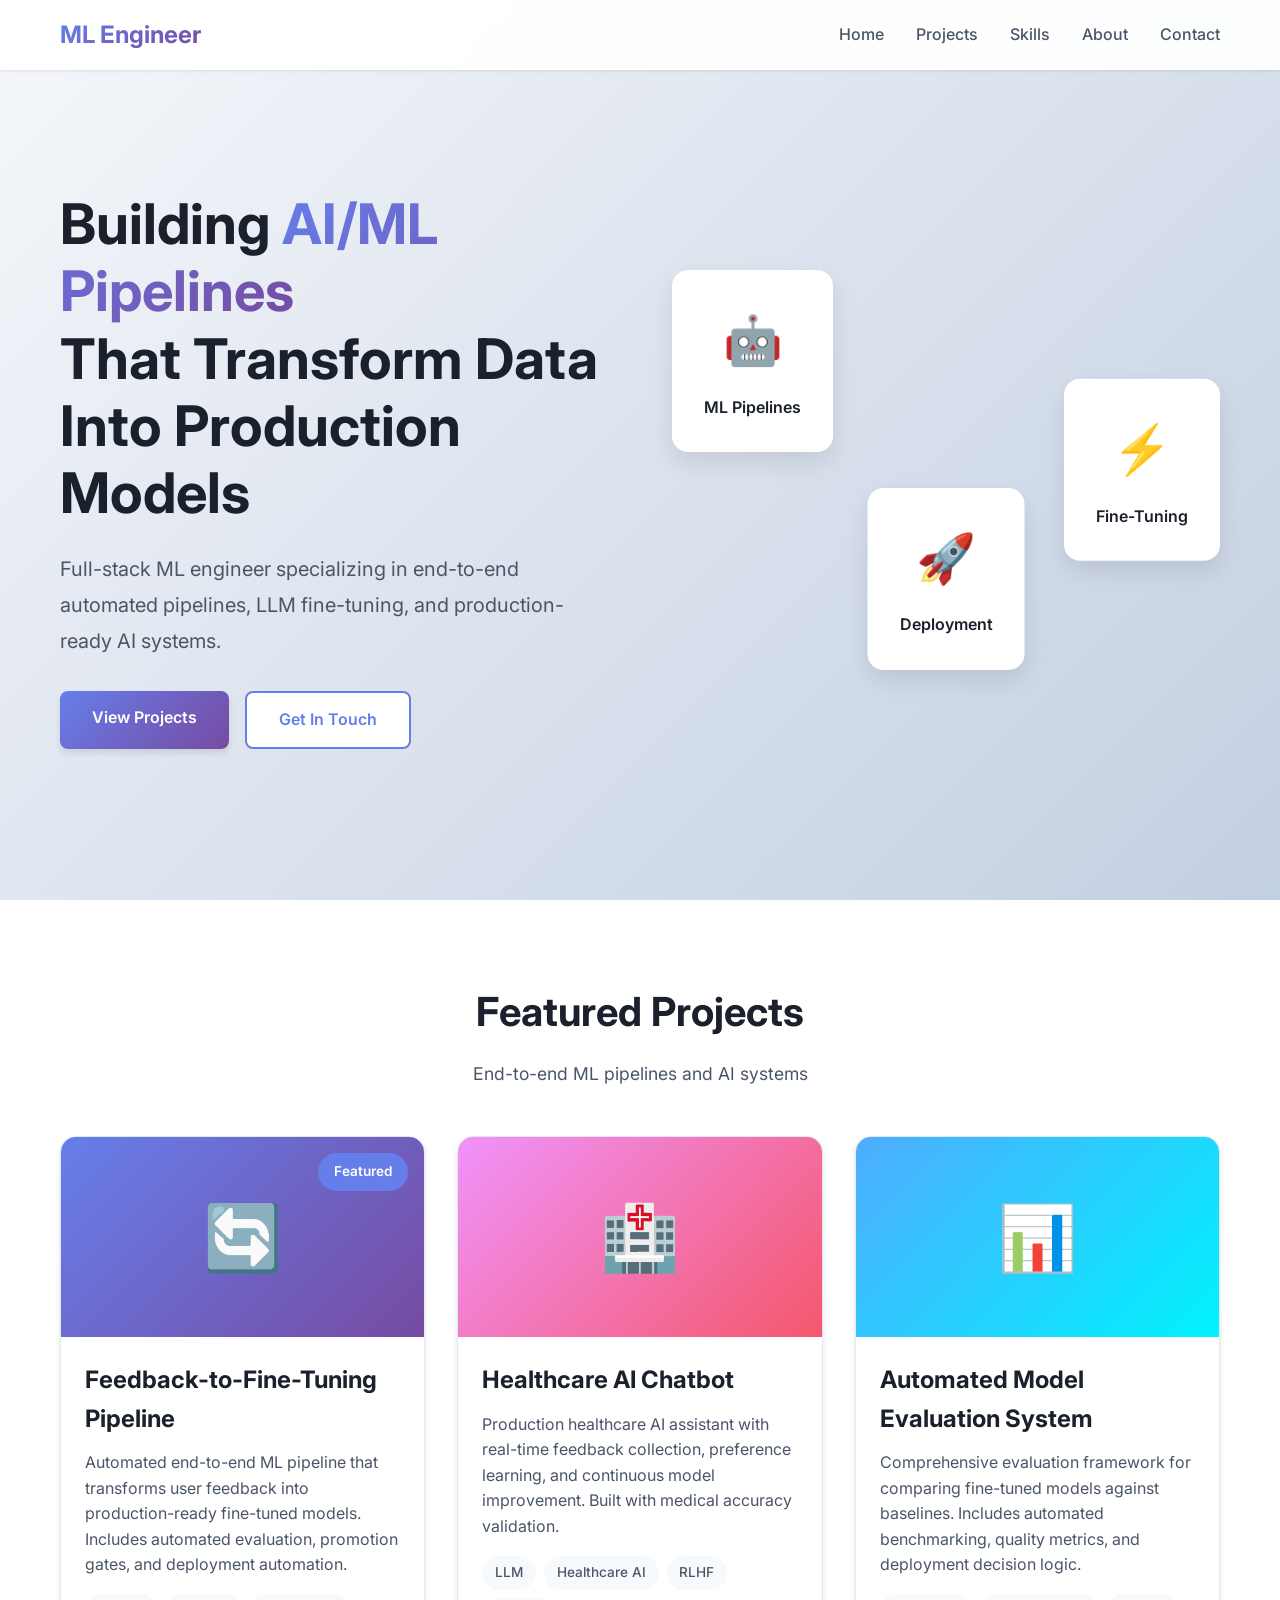
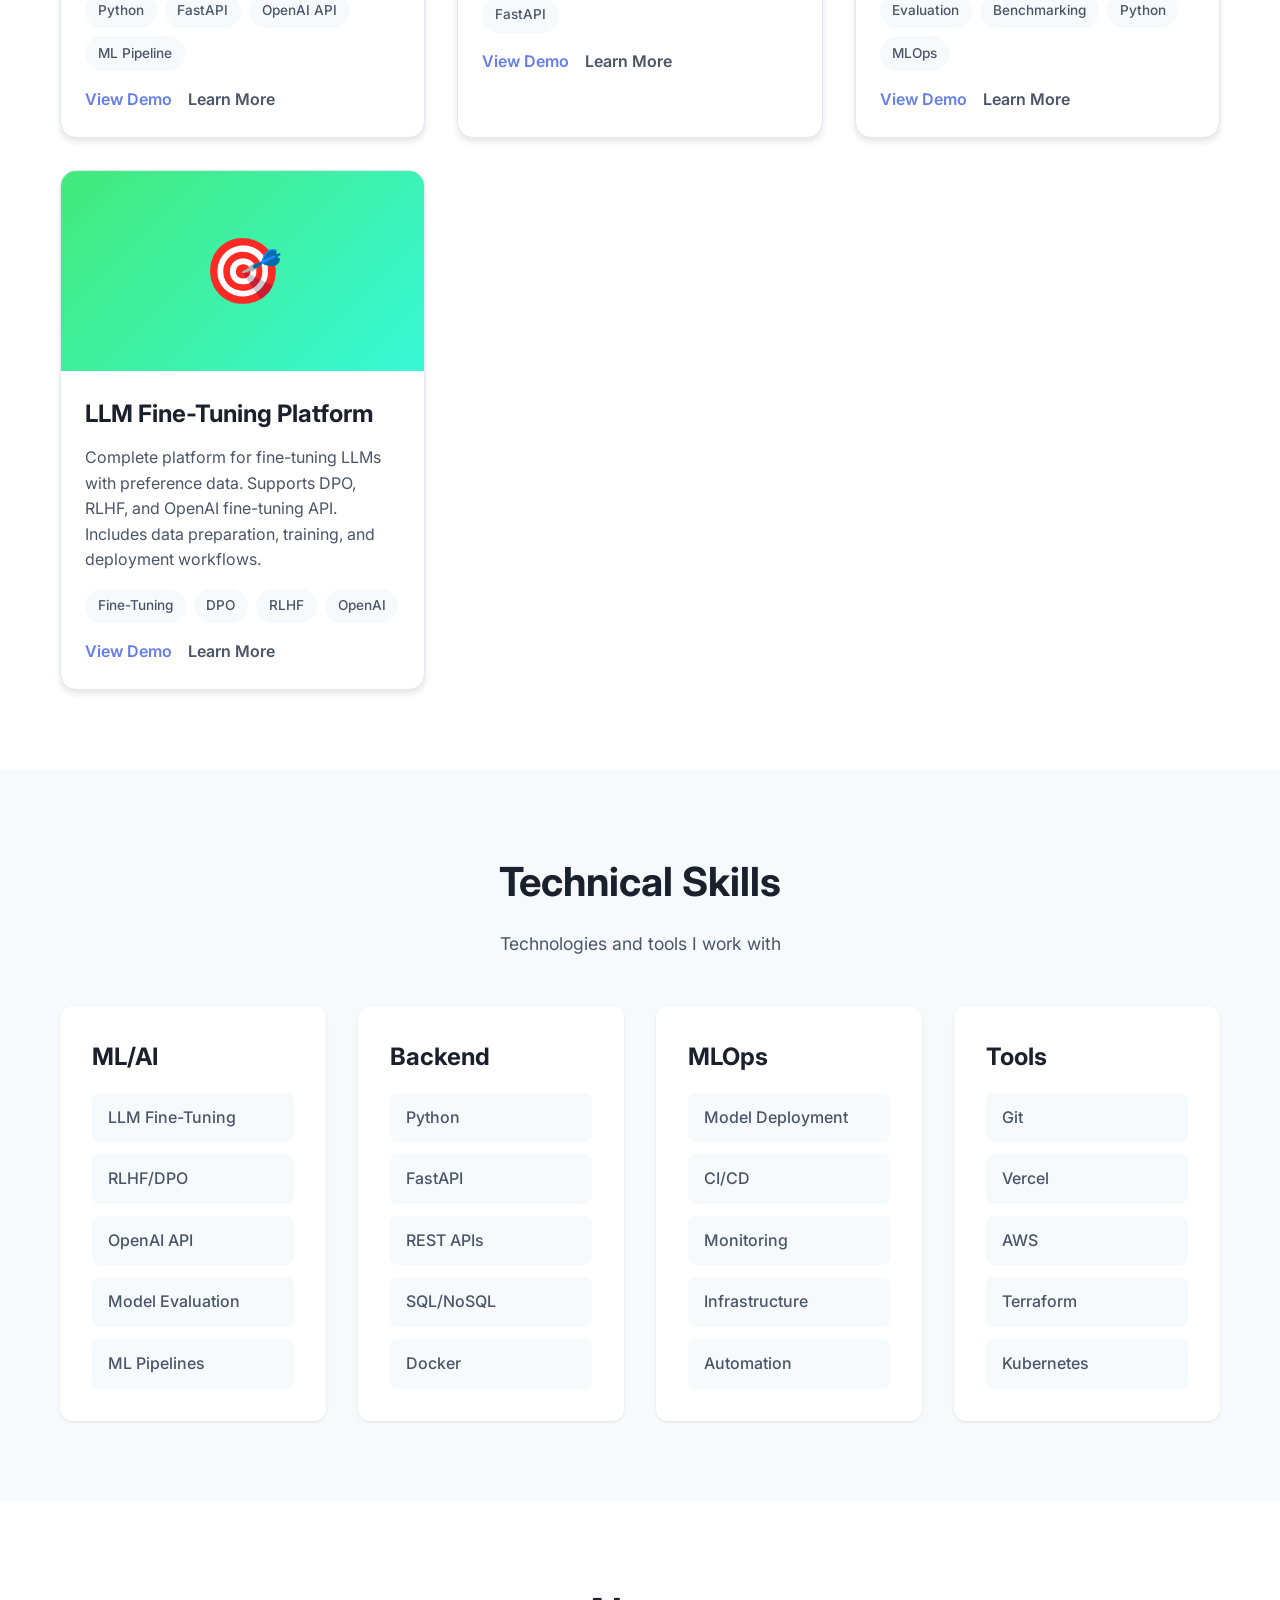
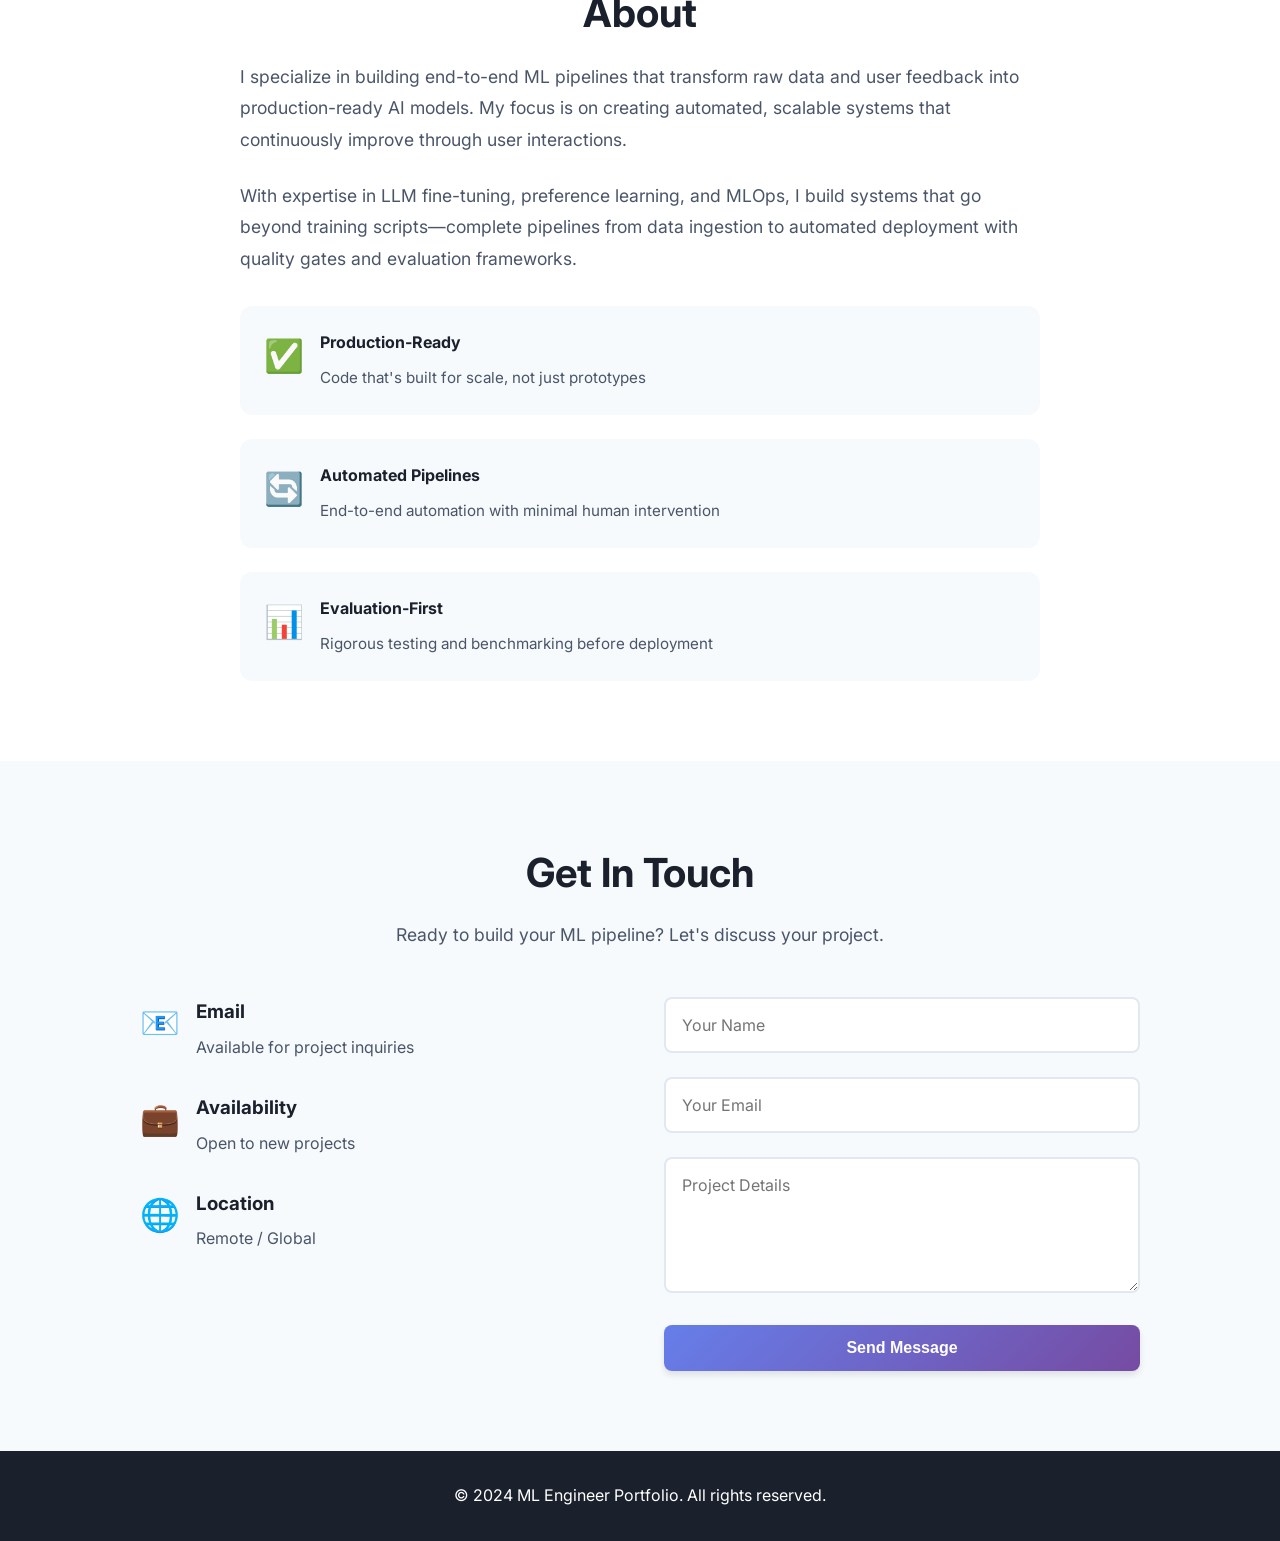
==== index.html @ 6f951bc6 "Updated" ====
<!DOCTYPE html>
<html lang="en">
<head>
    <meta charset="UTF-8">
    <meta name="viewport" content="width=device-width, initial-scale=1.0">
    <title>ML Engineer Portfolio</title>
    <link rel="stylesheet" href="styles.css">
    <link rel="preconnect" href="https://fonts.googleapis.com">
    <link rel="preconnect" href="https://fonts.gstatic.com" crossorigin>
    <link href="https://fonts.googleapis.com/css2?family=Inter:wght@300;400;500;600;700&display=swap" rel="stylesheet">
</head>
<body>
    <!-- Navigation -->
    <nav class="navbar">
        <div class="container">
            <div class="nav-brand">ML Engineer</div>
            <ul class="nav-menu">
                <li><a href="#home">Home</a></li>
                <li><a href="#projects">Projects</a></li>
                <li><a href="#skills">Skills</a></li>
                <li><a href="#about">About</a></li>
                <li><a href="#contact">Contact</a></li>
            </ul>
            <div class="hamburger">
                <span></span>
                <span></span>
                <span></span>
            </div>
        </div>
    </nav>

    <!-- Hero Section -->
    <section id="home" class="hero">
        <div class="container">
            <div class="hero-content">
                <h1 class="hero-title">
                    Building <span class="gradient-text">AI/ML Pipelines</span><br>
                    That Transform Data Into Production Models
                </h1>
                <p class="hero-subtitle">
                    Full-stack ML engineer specializing in end-to-end automated pipelines, 
                    LLM fine-tuning, and production-ready AI systems.
                </p>
                <div class="hero-buttons">
                    <a href="#projects" class="btn btn-primary">View Projects</a>
                    <a href="#contact" class="btn btn-secondary">Get In Touch</a>
                </div>
            </div>
            <div class="hero-visual">
                <div class="floating-card card-1">
                    <div class="card-icon">🤖</div>
                    <div class="card-text">ML Pipelines</div>
                </div>
                <div class="floating-card card-2">
                    <div class="card-icon">⚡</div>
                    <div class="card-text">Fine-Tuning</div>
                </div>
                <div class="floating-card card-3">
                    <div class="card-icon">🚀</div>
                    <div class="card-text">Deployment</div>
                </div>
            </div>
        </div>
    </section>

    <!-- Projects Section -->
    <section id="projects" class="projects">
        <div class="container">
            <h2 class="section-title">Featured Projects</h2>
            <p class="section-subtitle">End-to-end ML pipelines and AI systems</p>
            
            <div class="projects-grid">
                <!-- Project 1: Feedback-to-Fine-Tuning Pipeline -->
                <div class="project-card">
                    <div class="project-image">
                        <div class="project-badge">Featured</div>
                        <div class="image-placeholder" style="background: linear-gradient(135deg, #667eea 0%, #764ba2 100%);">
                            <div class="project-icon">🔄</div>
                        </div>
                    </div>
                    <div class="project-content">
                        <h3>Feedback-to-Fine-Tuning Pipeline</h3>
                        <p>Automated end-to-end ML pipeline that transforms user feedback into production-ready fine-tuned models. Includes automated evaluation, promotion gates, and deployment automation.</p>
                        <div class="project-tags">
                            <span>Python</span>
                            <span>FastAPI</span>
                            <span>OpenAI API</span>
                            <span>ML Pipeline</span>
                        </div>
                        <div class="project-links">
                            <a href="#" class="project-link" onclick="openProjectDemo('feedback-pipeline')">View Demo</a>
                            <a href="#" class="project-link secondary">Learn More</a>
                        </div>
                    </div>
                </div>

                <!-- Project 2: Healthcare AI Chatbot -->
                <div class="project-card">
                    <div class="project-image">
                        <div class="image-placeholder" style="background: linear-gradient(135deg, #f093fb 0%, #f5576c 100%);">
                            <div class="project-icon">🏥</div>
                        </div>
                    </div>
                    <div class="project-content">
                        <h3>Healthcare AI Chatbot</h3>
                        <p>Production healthcare AI assistant with real-time feedback collection, preference learning, and continuous model improvement. Built with medical accuracy validation.</p>
                        <div class="project-tags">
                            <span>LLM</span>
                            <span>Healthcare AI</span>
                            <span>RLHF</span>
                            <span>FastAPI</span>
                        </div>
                        <div class="project-links">
                            <a href="#" class="project-link" onclick="openProjectDemo('healthcare-chatbot')">View Demo</a>
                            <a href="#" class="project-link secondary">Learn More</a>
                        </div>
                    </div>
                </div>

                <!-- Project 3: Automated Model Evaluation System -->
                <div class="project-card">
                    <div class="project-image">
                        <div class="image-placeholder" style="background: linear-gradient(135deg, #4facfe 0%, #00f2fe 100%);">
                            <div class="project-icon">📊</div>
                        </div>
                    </div>
                    <div class="project-content">
                        <h3>Automated Model Evaluation System</h3>
                        <p>Comprehensive evaluation framework for comparing fine-tuned models against baselines. Includes automated benchmarking, quality metrics, and deployment decision logic.</p>
                        <div class="project-tags">
                            <span>Evaluation</span>
                            <span>Benchmarking</span>
                            <span>Python</span>
                            <span>MLOps</span>
                        </div>
                        <div class="project-links">
                            <a href="#" class="project-link" onclick="openProjectDemo('evaluation-system')">View Demo</a>
                            <a href="#" class="project-link secondary">Learn More</a>
                        </div>
                    </div>
                </div>

                <!-- Project 4: LLM Fine-Tuning Platform -->
                <div class="project-card">
                    <div class="project-image">
                        <div class="image-placeholder" style="background: linear-gradient(135deg, #43e97b 0%, #38f9d7 100%);">
                            <div class="project-icon">🎯</div>
                        </div>
                    </div>
                    <div class="project-content">
                        <h3>LLM Fine-Tuning Platform</h3>
                        <p>Complete platform for fine-tuning LLMs with preference data. Supports DPO, RLHF, and OpenAI fine-tuning API. Includes data preparation, training, and deployment workflows.</p>
                        <div class="project-tags">
                            <span>Fine-Tuning</span>
                            <span>DPO</span>
                            <span>RLHF</span>
                            <span>OpenAI</span>
                        </div>
                        <div class="project-links">
                            <a href="#" class="project-link" onclick="openProjectDemo('finetuning-platform')">View Demo</a>
                            <a href="#" class="project-link secondary">Learn More</a>
                        </div>
                    </div>
                </div>
            </div>
        </div>
    </section>

    <!-- Skills Section -->
    <section id="skills" class="skills">
        <div class="container">
            <h2 class="section-title">Technical Skills</h2>
            <p class="section-subtitle">Technologies and tools I work with</p>
            
            <div class="skills-grid">
                <div class="skill-category">
                    <h3>ML/AI</h3>
                    <div class="skill-items">
                        <span class="skill-item">LLM Fine-Tuning</span>
                        <span class="skill-item">RLHF/DPO</span>
                        <span class="skill-item">OpenAI API</span>
                        <span class="skill-item">Model Evaluation</span>
                        <span class="skill-item">ML Pipelines</span>
                    </div>
                </div>
                
                <div class="skill-category">
                    <h3>Backend</h3>
                    <div class="skill-items">
                        <span class="skill-item">Python</span>
                        <span class="skill-item">FastAPI</span>
                        <span class="skill-item">REST APIs</span>
                        <span class="skill-item">SQL/NoSQL</span>
                        <span class="skill-item">Docker</span>
                    </div>
                </div>
                
                <div class="skill-category">
                    <h3>MLOps</h3>
                    <div class="skill-items">
                        <span class="skill-item">Model Deployment</span>
                        <span class="skill-item">CI/CD</span>
                        <span class="skill-item">Monitoring</span>
                        <span class="skill-item">Infrastructure</span>
                        <span class="skill-item">Automation</span>
                    </div>
                </div>
                
                <div class="skill-category">
                    <h3>Tools</h3>
                    <div class="skill-items">
                        <span class="skill-item">Git</span>
                        <span class="skill-item">Vercel</span>
                        <span class="skill-item">AWS</span>
                        <span class="skill-item">Terraform</span>
                        <span class="skill-item">Kubernetes</span>
                    </div>
                </div>
            </div>
        </div>
    </section>

    <!-- About Section -->
    <section id="about" class="about">
        <div class="container">
            <div class="about-content">
                <div class="about-text">
                    <h2 class="section-title">About</h2>
                    <p>
                        I specialize in building end-to-end ML pipelines that transform raw data and user feedback 
                        into production-ready AI models. My focus is on creating automated, scalable systems that 
                        continuously improve through user interactions.
                    </p>
                    <p>
                        With expertise in LLM fine-tuning, preference learning, and MLOps, I build systems that 
                        go beyond training scripts—complete pipelines from data ingestion to automated deployment 
                        with quality gates and evaluation frameworks.
                    </p>
                    <div class="about-highlights">
                        <div class="highlight-item">
                            <div class="highlight-icon">✅</div>
                            <div>
                                <strong>Production-Ready</strong>
                                <p>Code that's built for scale, not just prototypes</p>
                            </div>
                        </div>
                        <div class="highlight-item">
                            <div class="highlight-icon">🔄</div>
                            <div>
                                <strong>Automated Pipelines</strong>
                                <p>End-to-end automation with minimal human intervention</p>
                            </div>
                        </div>
                        <div class="highlight-item">
                            <div class="highlight-icon">📊</div>
                            <div>
                                <strong>Evaluation-First</strong>
                                <p>Rigorous testing and benchmarking before deployment</p>
                            </div>
                        </div>
                    </div>
                </div>
            </div>
        </div>
    </section>

    <!-- Contact Section -->
    <section id="contact" class="contact">
        <div class="container">
            <h2 class="section-title">Get In Touch</h2>
            <p class="section-subtitle">Ready to build your ML pipeline? Let's discuss your project.</p>
            
            <div class="contact-content">
                <div class="contact-info">
                    <div class="contact-item">
                        <div class="contact-icon">📧</div>
                        <div>
                            <h3>Email</h3>
                            <p>Available for project inquiries</p>
                        </div>
                    </div>
                    <div class="contact-item">
                        <div class="contact-icon">💼</div>
                        <div>
                            <h3>Availability</h3>
                            <p>Open to new projects</p>
                        </div>
                    </div>
                    <div class="contact-item">
                        <div class="contact-icon">🌐</div>
                        <div>
                            <h3>Location</h3>
                            <p>Remote / Global</p>
                        </div>
                    </div>
                </div>
                
                <form class="contact-form" id="contactForm">
                    <div class="form-group">
                        <input type="text" placeholder="Your Name" required>
                    </div>
                    <div class="form-group">
                        <input type="email" placeholder="Your Email" required>
                    </div>
                    <div class="form-group">
                        <textarea placeholder="Project Details" rows="5" required></textarea>
                    </div>
                    <button type="submit" class="btn btn-primary">Send Message</button>
                </form>
            </div>
        </div>
    </section>

    <!-- Footer -->
    <footer class="footer">
        <div class="container">
            <p>&copy; 2024 ML Engineer Portfolio. All rights reserved.</p>
        </div>
    </footer>

    <!-- Project Demo Modal -->
    <div id="projectModal" class="modal">
        <div class="modal-content">
            <span class="close-modal">&times;</span>
            <div id="modalBody">
                <h2 id="modalTitle"></h2>
                <div id="modalDescription"></div>
                <div class="modal-actions">
                    <a href="#" id="modalDemoLink" class="btn btn-primary" target="_blank">Open Demo</a>
                    <button class="btn btn-secondary" onclick="closeModal()">Close</button>
                </div>
            </div>
        </div>
    </div>

    <script src="script.js"></script>
</body>
</html>
---- styles.css ----
* {
    margin: 0;
    padding: 0;
    box-sizing: border-box;
}

:root {
    --primary-color: #667eea;
    --secondary-color: #764ba2;
    --text-primary: #1a202c;
    --text-secondary: #4a5568;
    --bg-light: #f7fafc;
    --bg-white: #ffffff;
    --border-color: #e2e8f0;
    --shadow-sm: 0 1px 3px rgba(0, 0, 0, 0.1);
    --shadow-md: 0 4px 6px rgba(0, 0, 0, 0.1);
    --shadow-lg: 0 10px 25px rgba(0, 0, 0, 0.1);
    --shadow-xl: 0 20px 40px rgba(0, 0, 0, 0.15);
}

body {
    font-family: 'Inter', -apple-system, BlinkMacSystemFont, 'Segoe UI', sans-serif;
    color: var(--text-primary);
    line-height: 1.6;
    overflow-x: hidden;
}

.container {
    max-width: 1200px;
    margin: 0 auto;
    padding: 0 20px;
}

/* Navigation */
.navbar {
    position: fixed;
    top: 0;
    width: 100%;
    background: rgba(255, 255, 255, 0.95);
    backdrop-filter: blur(10px);
    box-shadow: var(--shadow-sm);
    z-index: 1000;
    padding: 1rem 0;
}

.navbar .container {
    display: flex;
    justify-content: space-between;
    align-items: center;
}

.nav-brand {
    font-size: 1.5rem;
    font-weight: 700;
    background: linear-gradient(135deg, var(--primary-color), var(--secondary-color));
    -webkit-background-clip: text;
    -webkit-text-fill-color: transparent;
    background-clip: text;
}

.nav-menu {
    display: flex;
    list-style: none;
    gap: 2rem;
}

.nav-menu a {
    text-decoration: none;
    color: var(--text-secondary);
    font-weight: 500;
    transition: color 0.3s;
}

.nav-menu a:hover {
    color: var(--primary-color);
}

.hamburger {
    display: none;
    flex-direction: column;
    cursor: pointer;
    gap: 4px;
}

.hamburger span {
    width: 25px;
    height: 3px;
    background: var(--text-primary);
    transition: 0.3s;
}

/* Hero Section */
.hero {
    padding: 120px 0 80px;
    background: linear-gradient(135deg, #f5f7fa 0%, #c3cfe2 100%);
    min-height: 100vh;
    display: flex;
    align-items: center;
}

.hero .container {
    display: grid;
    grid-template-columns: 1fr 1fr;
    gap: 4rem;
    align-items: center;
}

.hero-title {
    font-size: 3.5rem;
    font-weight: 700;
    line-height: 1.2;
    margin-bottom: 1.5rem;
    color: var(--text-primary);
}

.gradient-text {
    background: linear-gradient(135deg, var(--primary-color), var(--secondary-color));
    -webkit-background-clip: text;
    -webkit-text-fill-color: transparent;
    background-clip: text;
}

.hero-subtitle {
    font-size: 1.25rem;
    color: var(--text-secondary);
    margin-bottom: 2rem;
    line-height: 1.8;
}

.hero-buttons {
    display: flex;
    gap: 1rem;
    flex-wrap: wrap;
}

.btn {
    padding: 14px 32px;
    border-radius: 8px;
    text-decoration: none;
    font-weight: 600;
    transition: all 0.3s;
    display: inline-block;
    border: none;
    cursor: pointer;
    font-size: 1rem;
}

.btn-primary {
    background: linear-gradient(135deg, var(--primary-color), var(--secondary-color));
    color: white;
    box-shadow: var(--shadow-md);
}

.btn-primary:hover {
    transform: translateY(-2px);
    box-shadow: var(--shadow-lg);
}

.btn-secondary {
    background: white;
    color: var(--primary-color);
    border: 2px solid var(--primary-color);
}

.btn-secondary:hover {
    background: var(--primary-color);
    color: white;
}

/* Hero Visual */
.hero-visual {
    position: relative;
    height: 400px;
}

.floating-card {
    position: absolute;
    background: white;
    padding: 2rem;
    border-radius: 16px;
    box-shadow: var(--shadow-lg);
    display: flex;
    flex-direction: column;
    align-items: center;
    gap: 1rem;
    animation: float 6s ease-in-out infinite;
}

.card-1 {
    top: 0;
    left: 0;
    animation-delay: 0s;
}

.card-2 {
    top: 50%;
    right: 0;
    transform: translateY(-50%);
    animation-delay: 2s;
}

.card-3 {
    bottom: 0;
    left: 50%;
    transform: translateX(-50%);
    animation-delay: 4s;
}

.card-icon {
    font-size: 3rem;
}

.card-text {
    font-weight: 600;
    color: var(--text-primary);
}

@keyframes float {
    0%, 100% {
        transform: translateY(0px);
    }
    50% {
        transform: translateY(-20px);
    }
}

/* Sections */
section {
    padding: 80px 0;
}

.section-title {
    font-size: 2.5rem;
    font-weight: 700;
    text-align: center;
    margin-bottom: 1rem;
    color: var(--text-primary);
}

.section-subtitle {
    text-align: center;
    color: var(--text-secondary);
    font-size: 1.1rem;
    margin-bottom: 3rem;
}

/* Projects */
.projects {
    background: var(--bg-white);
}

.projects-grid {
    display: grid;
    grid-template-columns: repeat(auto-fit, minmax(300px, 1fr));
    gap: 2rem;
}

.project-card {
    background: white;
    border-radius: 16px;
    overflow: hidden;
    box-shadow: var(--shadow-md);
    transition: all 0.3s;
    border: 1px solid var(--border-color);
}

.project-card:hover {
    transform: translateY(-8px);
    box-shadow: var(--shadow-xl);
}

.project-image {
    position: relative;
    height: 200px;
    overflow: hidden;
}

.image-placeholder {
    width: 100%;
    height: 100%;
    display: flex;
    align-items: center;
    justify-content: center;
}

.project-icon {
    font-size: 4rem;
}

.project-badge {
    position: absolute;
    top: 1rem;
    right: 1rem;
    background: var(--primary-color);
    color: white;
    padding: 0.5rem 1rem;
    border-radius: 20px;
    font-size: 0.85rem;
    font-weight: 600;
}

.project-content {
    padding: 1.5rem;
}

.project-content h3 {
    font-size: 1.5rem;
    margin-bottom: 0.75rem;
    color: var(--text-primary);
}

.project-content p {
    color: var(--text-secondary);
    margin-bottom: 1rem;
    line-height: 1.6;
}

.project-tags {
    display: flex;
    flex-wrap: wrap;
    gap: 0.5rem;
    margin-bottom: 1rem;
}

.project-tags span {
    background: var(--bg-light);
    color: var(--text-secondary);
    padding: 0.4rem 0.8rem;
    border-radius: 20px;
    font-size: 0.85rem;
    font-weight: 500;
}

.project-links {
    display: flex;
    gap: 1rem;
}

.project-link {
    color: var(--primary-color);
    text-decoration: none;
    font-weight: 600;
    transition: color 0.3s;
}

.project-link:hover {
    color: var(--secondary-color);
}

.project-link.secondary {
    color: var(--text-secondary);
}

/* Skills */
.skills {
    background: var(--bg-light);
}

.skills-grid {
    display: grid;
    grid-template-columns: repeat(auto-fit, minmax(250px, 1fr));
    gap: 2rem;
}

.skill-category {
    background: white;
    padding: 2rem;
    border-radius: 12px;
    box-shadow: var(--shadow-sm);
}

.skill-category h3 {
    font-size: 1.5rem;
    margin-bottom: 1rem;
    color: var(--text-primary);
}

.skill-items {
    display: flex;
    flex-direction: column;
    gap: 0.75rem;
}

.skill-item {
    background: var(--bg-light);
    padding: 0.75rem 1rem;
    border-radius: 8px;
    color: var(--text-secondary);
    font-weight: 500;
    transition: all 0.3s;
}

.skill-item:hover {
    background: linear-gradient(135deg, var(--primary-color), var(--secondary-color));
    color: white;
    transform: translateX(5px);
}

/* About */
.about {
    background: var(--bg-white);
}

.about-content {
    max-width: 800px;
    margin: 0 auto;
}

.about-text p {
    font-size: 1.1rem;
    color: var(--text-secondary);
    margin-bottom: 1.5rem;
    line-height: 1.8;
}

.about-highlights {
    display: grid;
    gap: 1.5rem;
    margin-top: 2rem;
}

.highlight-item {
    display: flex;
    gap: 1rem;
    padding: 1.5rem;
    background: var(--bg-light);
    border-radius: 12px;
}

.highlight-icon {
    font-size: 2rem;
}

.highlight-item strong {
    display: block;
    margin-bottom: 0.5rem;
    color: var(--text-primary);
}

.highlight-item p {
    color: var(--text-secondary);
    margin: 0;
    font-size: 0.95rem;
}

/* Contact */
.contact {
    background: var(--bg-light);
}

.contact-content {
    display: grid;
    grid-template-columns: 1fr 1fr;
    gap: 3rem;
    max-width: 1000px;
    margin: 0 auto;
}

.contact-info {
    display: flex;
    flex-direction: column;
    gap: 2rem;
}

.contact-item {
    display: flex;
    gap: 1rem;
    align-items: flex-start;
}

.contact-icon {
    font-size: 2rem;
}

.contact-item h3 {
    margin-bottom: 0.5rem;
    color: var(--text-primary);
}

.contact-item p {
    color: var(--text-secondary);
    margin: 0;
}

.contact-form {
    display: flex;
    flex-direction: column;
    gap: 1.5rem;
}

.form-group input,
.form-group textarea {
    width: 100%;
    padding: 1rem;
    border: 2px solid var(--border-color);
    border-radius: 8px;
    font-family: inherit;
    font-size: 1rem;
    transition: border-color 0.3s;
}

.form-group input:focus,
.form-group textarea:focus {
    outline: none;
    border-color: var(--primary-color);
}

/* Footer */
.footer {
    background: var(--text-primary);
    color: white;
    padding: 2rem 0;
    text-align: center;
}

/* Modal */
.modal {
    display: none;
    position: fixed;
    z-index: 2000;
    left: 0;
    top: 0;
    width: 100%;
    height: 100%;
    background: rgba(0, 0, 0, 0.5);
    backdrop-filter: blur(5px);
}

.modal-content {
    background: white;
    margin: 5% auto;
    padding: 2rem;
    border-radius: 16px;
    max-width: 600px;
    position: relative;
    animation: modalSlideIn 0.3s;
}

@keyframes modalSlideIn {
    from {
        transform: translateY(-50px);
        opacity: 0;
    }
    to {
        transform: translateY(0);
        opacity: 1;
    }
}

.close-modal {
    position: absolute;
    right: 1rem;
    top: 1rem;
    font-size: 2rem;
    cursor: pointer;
    color: var(--text-secondary);
    line-height: 1;
}

.close-modal:hover {
    color: var(--text-primary);
}

.modal-actions {
    display: flex;
    gap: 1rem;
    margin-top: 1.5rem;
}

/* Responsive */
@media (max-width: 768px) {
    .hamburger {
        display: flex;
    }

    .nav-menu {
        position: fixed;
        left: -100%;
        top: 70px;
        flex-direction: column;
        background: white;
        width: 100%;
        text-align: center;
        transition: 0.3s;
        box-shadow: var(--shadow-md);
        padding: 2rem 0;
    }

    .nav-menu.active {
        left: 0;
    }

    .hero .container {
        grid-template-columns: 1fr;
    }

    .hero-title {
        font-size: 2.5rem;
    }

    .hero-visual {
        height: 300px;
    }

    .contact-content {
        grid-template-columns: 1fr;
    }

    .projects-grid {
        grid-template-columns: 1fr;
    }

    .skills-grid {
        grid-template-columns: 1fr;
    }
}

@media (max-width: 480px) {
    .hero-title {
        font-size: 2rem;
    }

    .section-title {
        font-size: 2rem;
    }

    .hero-buttons {
        flex-direction: column;
    }

    .btn {
        width: 100%;
        text-align: center;
    }
}

/* Smooth Scroll */
html {
    scroll-behavior: smooth;
}

/* Loading Animation */
@keyframes fadeIn {
    from {
        opacity: 0;
        transform: translateY(20px);
    }
    to {
        opacity: 1;
        transform: translateY(0);
    }
}

.project-card,
.skill-category {
    animation: fadeIn 0.6s ease-out;
}
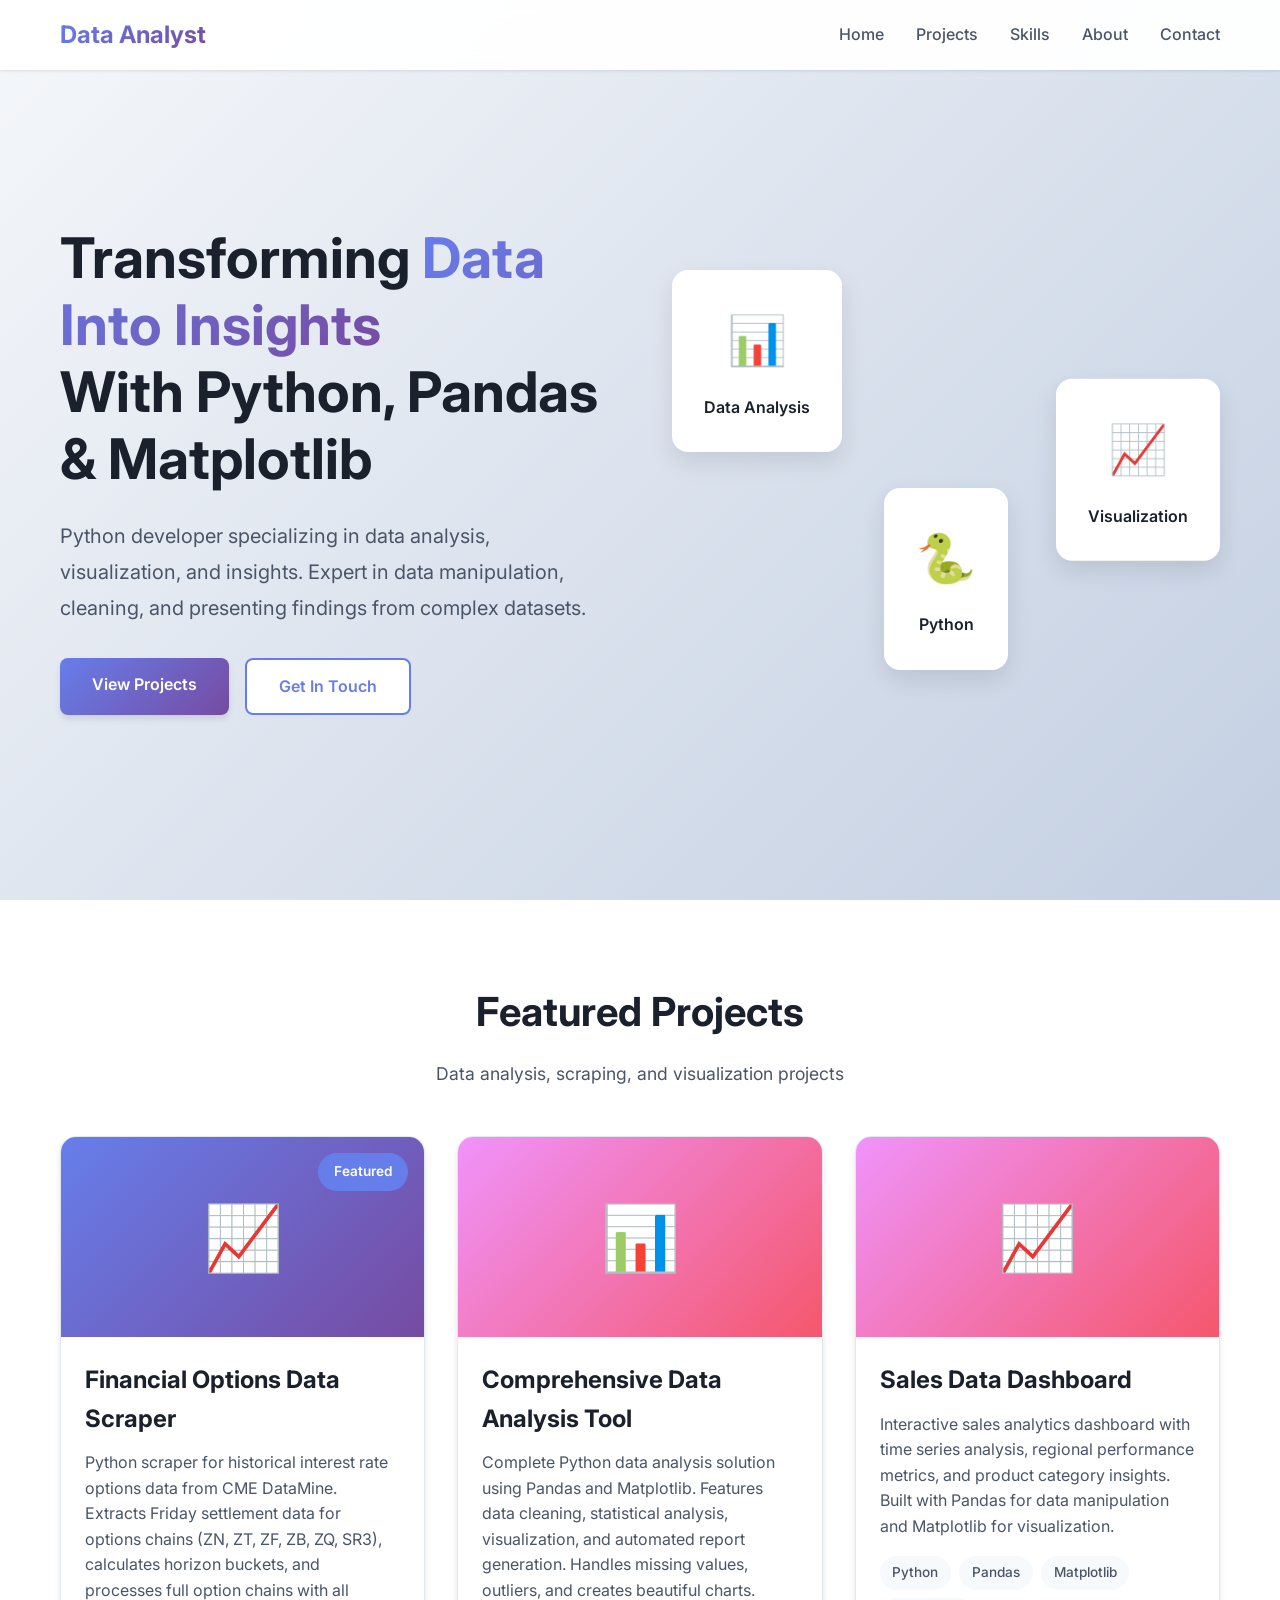
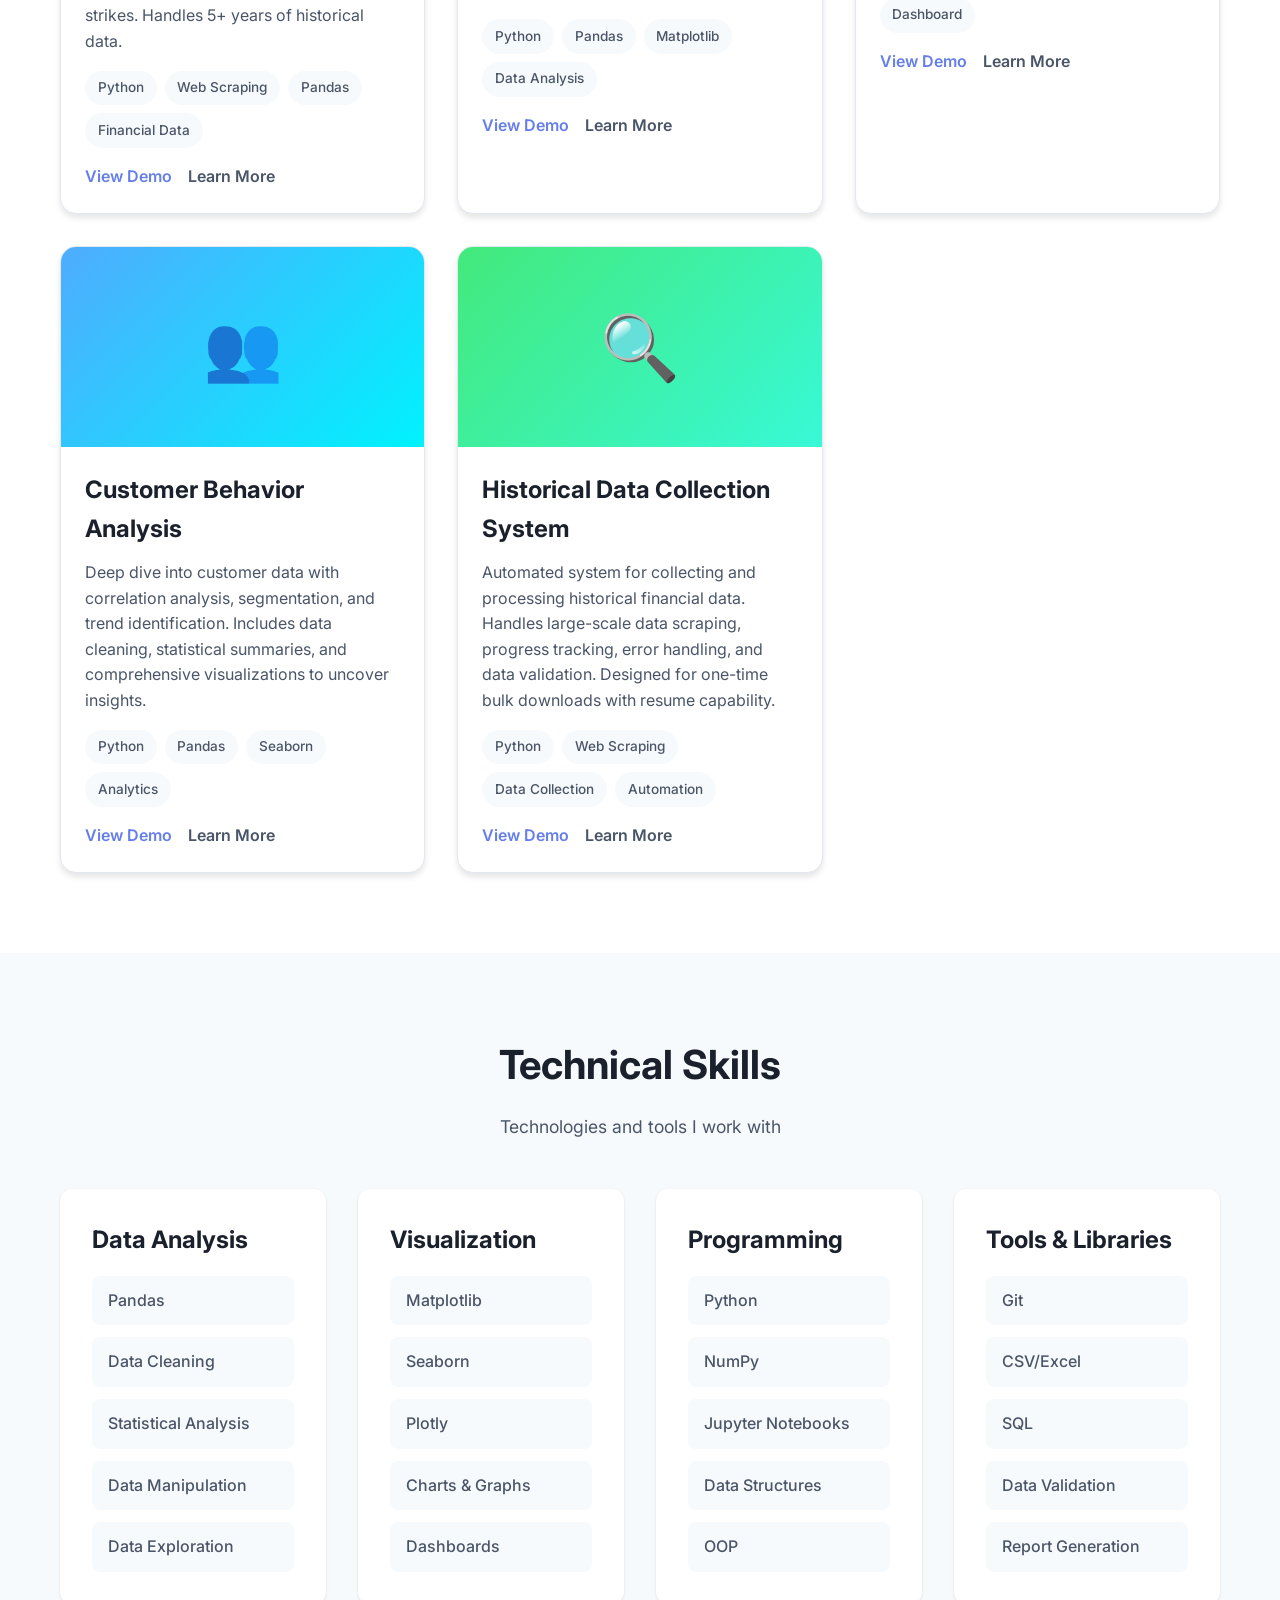
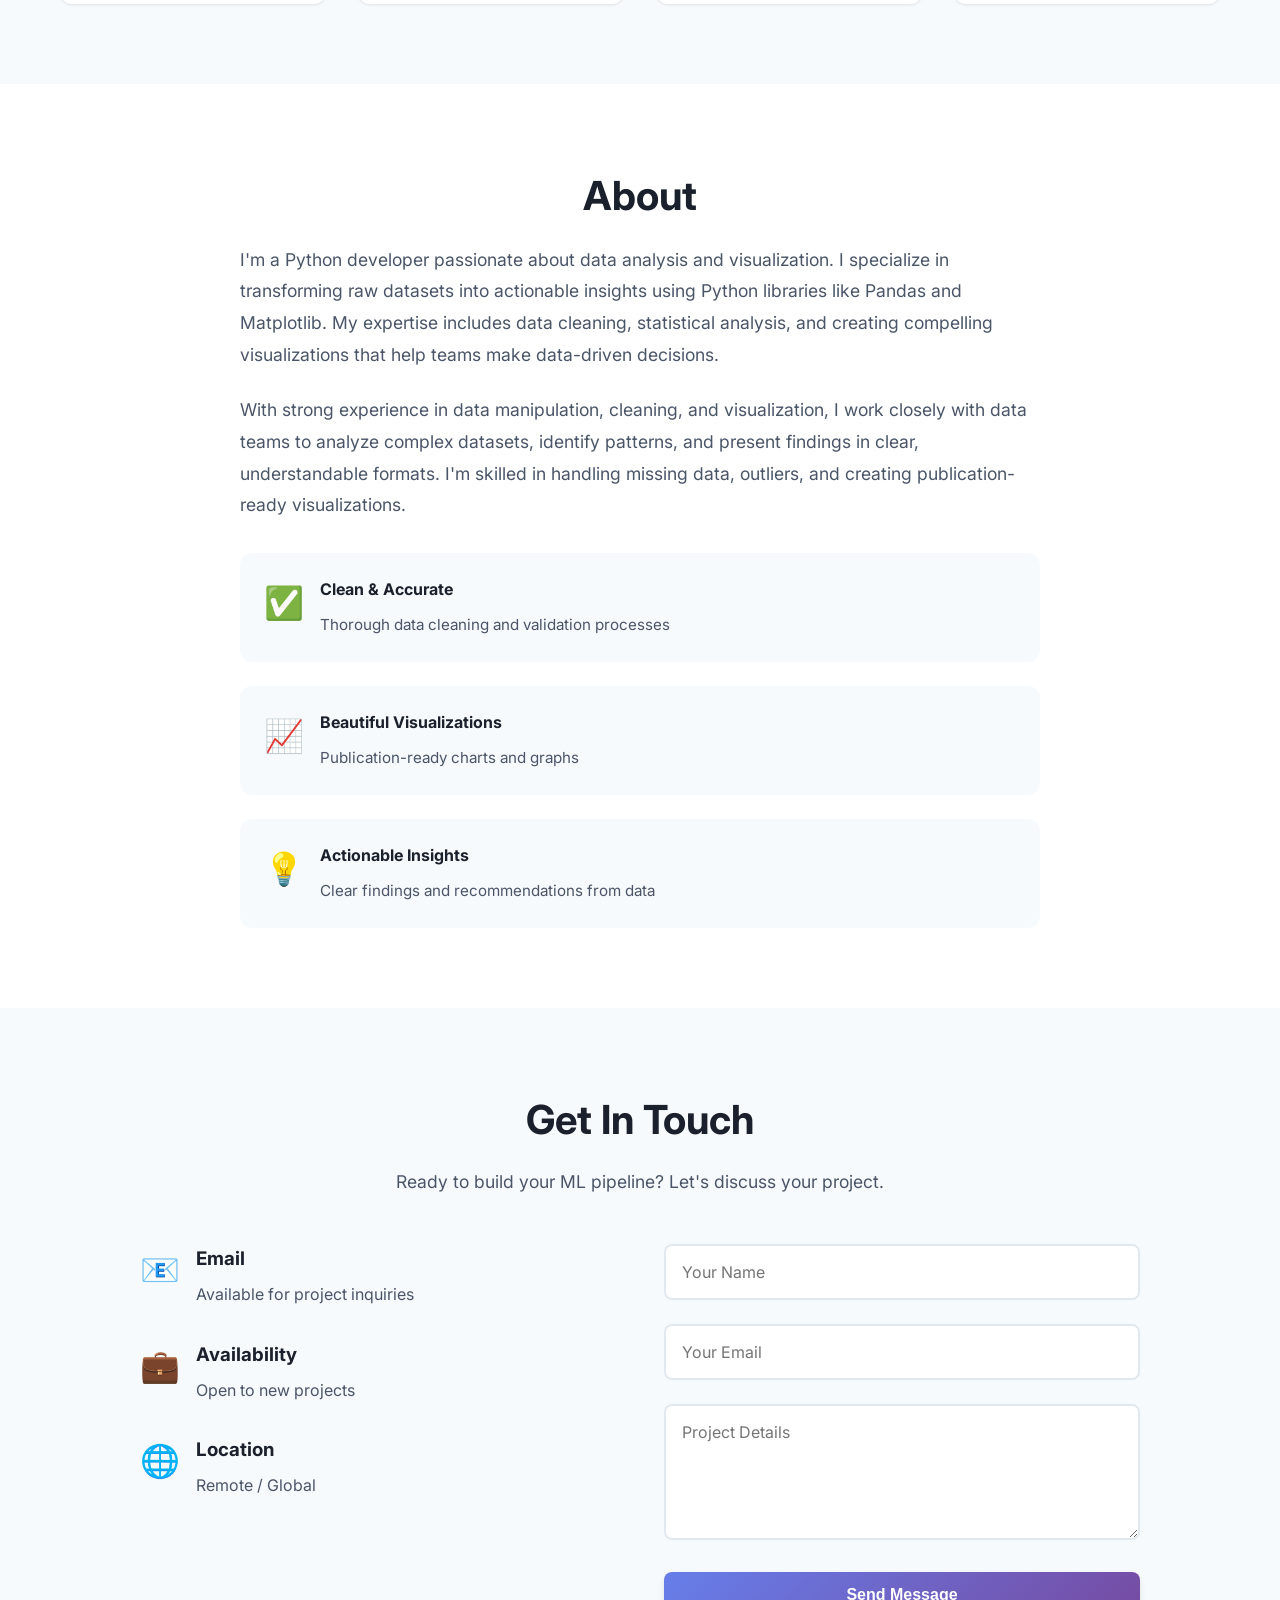
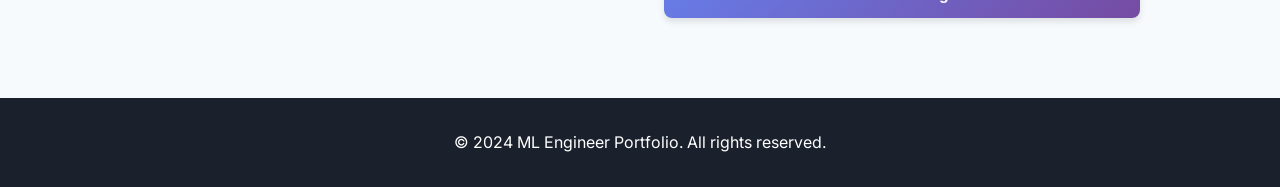
==== commit f6f27dfa: "first commit" ====
--- a/index.html
+++ b/index.html
@@ -3,8 +3,8 @@
 <head>
     <meta charset="UTF-8">
     <meta name="viewport" content="width=device-width, initial-scale=1.0">
-    <title>ML Engineer Portfolio</title>
-    <link rel="stylesheet" href="styles.css">
+    <title>Python Data Analyst Portfolio</title>
+    <link rel="stylesheet" href="/styles.css" onerror="console.error('CSS failed to load')">
     <link rel="preconnect" href="https://fonts.googleapis.com">
     <link rel="preconnect" href="https://fonts.gstatic.com" crossorigin>
     <link href="https://fonts.googleapis.com/css2?family=Inter:wght@300;400;500;600;700&display=swap" rel="stylesheet">
@@ -13,7 +13,7 @@
     <!-- Navigation -->
     <nav class="navbar">
         <div class="container">
-            <div class="nav-brand">ML Engineer</div>
+            <div class="nav-brand">Data Analyst</div>
             <ul class="nav-menu">
                 <li><a href="#home">Home</a></li>
                 <li><a href="#projects">Projects</a></li>
@@ -34,12 +34,12 @@
         <div class="container">
             <div class="hero-content">
                 <h1 class="hero-title">
-                    Building <span class="gradient-text">AI/ML Pipelines</span><br>
-                    That Transform Data Into Production Models
+                    Transforming <span class="gradient-text">Data Into Insights</span><br>
+                    With Python, Pandas & Matplotlib
                 </h1>
                 <p class="hero-subtitle">
-                    Full-stack ML engineer specializing in end-to-end automated pipelines, 
-                    LLM fine-tuning, and production-ready AI systems.
+                    Python developer specializing in data analysis, visualization, and insights. 
+                    Expert in data manipulation, cleaning, and presenting findings from complex datasets.
                 </p>
                 <div class="hero-buttons">
                     <a href="#projects" class="btn btn-primary">View Projects</a>
@@ -48,16 +48,16 @@
             </div>
             <div class="hero-visual">
                 <div class="floating-card card-1">
-                    <div class="card-icon">🤖</div>
-                    <div class="card-text">ML Pipelines</div>
+                    <div class="card-icon">📊</div>
+                    <div class="card-text">Data Analysis</div>
                 </div>
                 <div class="floating-card card-2">
-                    <div class="card-icon">⚡</div>
-                    <div class="card-text">Fine-Tuning</div>
+                    <div class="card-icon">📈</div>
+                    <div class="card-text">Visualization</div>
                 </div>
                 <div class="floating-card card-3">
-                    <div class="card-icon">🚀</div>
-                    <div class="card-text">Deployment</div>
+                    <div class="card-icon">🐍</div>
+                    <div class="card-text">Python</div>
                 </div>
             </div>
         </div>
@@ -67,97 +67,120 @@
     <section id="projects" class="projects">
         <div class="container">
             <h2 class="section-title">Featured Projects</h2>
-            <p class="section-subtitle">End-to-end ML pipelines and AI systems</p>
+            <p class="section-subtitle">Data analysis, scraping, and visualization projects</p>
             
             <div class="projects-grid">
-                <!-- Project 1: Feedback-to-Fine-Tuning Pipeline -->
+                <!-- Project 1: Financial Options Data Scraper -->
                 <div class="project-card">
                     <div class="project-image">
                         <div class="project-badge">Featured</div>
                         <div class="image-placeholder" style="background: linear-gradient(135deg, #667eea 0%, #764ba2 100%);">
-                            <div class="project-icon">🔄</div>
-                        </div>
-                    </div>
-                    <div class="project-content">
-                        <h3>Feedback-to-Fine-Tuning Pipeline</h3>
-                        <p>Automated end-to-end ML pipeline that transforms user feedback into production-ready fine-tuned models. Includes automated evaluation, promotion gates, and deployment automation.</p>
-                        <div class="project-tags">
-                            <span>Python</span>
-                            <span>FastAPI</span>
-                            <span>OpenAI API</span>
-                            <span>ML Pipeline</span>
-                        </div>
-                        <div class="project-links">
-                            <a href="#" class="project-link" onclick="openProjectDemo('feedback-pipeline')">View Demo</a>
-                            <a href="#" class="project-link secondary">Learn More</a>
-                        </div>
-                    </div>
-                </div>
-
-                <!-- Project 2: Healthcare AI Chatbot -->
+                            <div class="project-icon">📈</div>
+                        </div>
+                    </div>
+                    <div class="project-content">
+                        <h3>Financial Options Data Scraper</h3>
+                        <p>Python scraper for historical interest rate options data from CME DataMine. Extracts Friday settlement data for options chains (ZN, ZT, ZF, ZB, ZQ, SR3), calculates horizon buckets, and processes full option chains with all strikes. Handles 5+ years of historical data.</p>
+                        <div class="project-tags">
+                            <span>Python</span>
+                            <span>Web Scraping</span>
+                            <span>Pandas</span>
+                            <span>Financial Data</span>
+                        </div>
+                        <div class="project-links">
+                            <a href="#" class="project-link" onclick="openProjectDemo('options-scraper')">View Demo</a>
+                            <a href="#" class="project-link secondary">Learn More</a>
+                        </div>
+                    </div>
+                </div>
+
+                <!-- Project 2: Comprehensive Data Analysis Tool -->
                 <div class="project-card">
                     <div class="project-image">
                         <div class="image-placeholder" style="background: linear-gradient(135deg, #f093fb 0%, #f5576c 100%);">
-                            <div class="project-icon">🏥</div>
-                        </div>
-                    </div>
-                    <div class="project-content">
-                        <h3>Healthcare AI Chatbot</h3>
-                        <p>Production healthcare AI assistant with real-time feedback collection, preference learning, and continuous model improvement. Built with medical accuracy validation.</p>
-                        <div class="project-tags">
-                            <span>LLM</span>
-                            <span>Healthcare AI</span>
-                            <span>RLHF</span>
-                            <span>FastAPI</span>
-                        </div>
-                        <div class="project-links">
-                            <a href="#" class="project-link" onclick="openProjectDemo('healthcare-chatbot')">View Demo</a>
-                            <a href="#" class="project-link secondary">Learn More</a>
-                        </div>
-                    </div>
-                </div>
-
-                <!-- Project 3: Automated Model Evaluation System -->
+                            <div class="project-icon">📊</div>
+                        </div>
+                    </div>
+                    <div class="project-content">
+                        <h3>Comprehensive Data Analysis Tool</h3>
+                        <p>Complete Python data analysis solution using Pandas and Matplotlib. Features data cleaning, statistical analysis, visualization, and automated report generation. Handles missing values, outliers, and creates beautiful charts.</p>
+                        <div class="project-tags">
+                            <span>Python</span>
+                            <span>Pandas</span>
+                            <span>Matplotlib</span>
+                            <span>Data Analysis</span>
+                        </div>
+                        <div class="project-links">
+                            <a href="#" class="project-link" onclick="openProjectDemo('data-analysis')">View Demo</a>
+                            <a href="#" class="project-link secondary">Learn More</a>
+                        </div>
+                    </div>
+                </div>
+
+                <!-- Project 2: Sales Data Dashboard -->
+                <div class="project-card">
+                    <div class="project-image">
+                        <div class="image-placeholder" style="background: linear-gradient(135deg, #f093fb 0%, #f5576c 100%);">
+                            <div class="project-icon">📈</div>
+                        </div>
+                    </div>
+                    <div class="project-content">
+                        <h3>Sales Data Dashboard</h3>
+                        <p>Interactive sales analytics dashboard with time series analysis, regional performance metrics, and product category insights. Built with Pandas for data manipulation and Matplotlib for visualization.</p>
+                        <div class="project-tags">
+                            <span>Python</span>
+                            <span>Pandas</span>
+                            <span>Matplotlib</span>
+                            <span>Dashboard</span>
+                        </div>
+                        <div class="project-links">
+                            <a href="#" class="project-link" onclick="openProjectDemo('sales-dashboard')">View Demo</a>
+                            <a href="#" class="project-link secondary">Learn More</a>
+                        </div>
+                    </div>
+                </div>
+
+                <!-- Project 3: Customer Behavior Analysis -->
                 <div class="project-card">
                     <div class="project-image">
                         <div class="image-placeholder" style="background: linear-gradient(135deg, #4facfe 0%, #00f2fe 100%);">
-                            <div class="project-icon">📊</div>
-                        </div>
-                    </div>
-                    <div class="project-content">
-                        <h3>Automated Model Evaluation System</h3>
-                        <p>Comprehensive evaluation framework for comparing fine-tuned models against baselines. Includes automated benchmarking, quality metrics, and deployment decision logic.</p>
-                        <div class="project-tags">
-                            <span>Evaluation</span>
-                            <span>Benchmarking</span>
-                            <span>Python</span>
-                            <span>MLOps</span>
-                        </div>
-                        <div class="project-links">
-                            <a href="#" class="project-link" onclick="openProjectDemo('evaluation-system')">View Demo</a>
-                            <a href="#" class="project-link secondary">Learn More</a>
-                        </div>
-                    </div>
-                </div>
-
-                <!-- Project 4: LLM Fine-Tuning Platform -->
+                            <div class="project-icon">👥</div>
+                        </div>
+                    </div>
+                    <div class="project-content">
+                        <h3>Customer Behavior Analysis</h3>
+                        <p>Deep dive into customer data with correlation analysis, segmentation, and trend identification. Includes data cleaning, statistical summaries, and comprehensive visualizations to uncover insights.</p>
+                        <div class="project-tags">
+                            <span>Python</span>
+                            <span>Pandas</span>
+                            <span>Seaborn</span>
+                            <span>Analytics</span>
+                        </div>
+                        <div class="project-links">
+                            <a href="#" class="project-link" onclick="openProjectDemo('customer-analysis')">View Demo</a>
+                            <a href="#" class="project-link secondary">Learn More</a>
+                        </div>
+                    </div>
+                </div>
+
+                <!-- Project 4: Historical Data Collection System -->
                 <div class="project-card">
                     <div class="project-image">
                         <div class="image-placeholder" style="background: linear-gradient(135deg, #43e97b 0%, #38f9d7 100%);">
-                            <div class="project-icon">🎯</div>
-                        </div>
-                    </div>
-                    <div class="project-content">
-                        <h3>LLM Fine-Tuning Platform</h3>
-                        <p>Complete platform for fine-tuning LLMs with preference data. Supports DPO, RLHF, and OpenAI fine-tuning API. Includes data preparation, training, and deployment workflows.</p>
-                        <div class="project-tags">
-                            <span>Fine-Tuning</span>
-                            <span>DPO</span>
-                            <span>RLHF</span>
-                            <span>OpenAI</span>
-                        </div>
-                        <div class="project-links">
-                            <a href="#" class="project-link" onclick="openProjectDemo('finetuning-platform')">View Demo</a>
+                            <div class="project-icon">🔍</div>
+                        </div>
+                    </div>
+                    <div class="project-content">
+                        <h3>Historical Data Collection System</h3>
+                        <p>Automated system for collecting and processing historical financial data. Handles large-scale data scraping, progress tracking, error handling, and data validation. Designed for one-time bulk downloads with resume capability.</p>
+                        <div class="project-tags">
+                            <span>Python</span>
+                            <span>Web Scraping</span>
+                            <span>Data Collection</span>
+                            <span>Automation</span>
+                        </div>
+                        <div class="project-links">
+                            <a href="#" class="project-link" onclick="openProjectDemo('data-collection')">View Demo</a>
                             <a href="#" class="project-link secondary">Learn More</a>
                         </div>
                     </div>
@@ -174,46 +197,46 @@
             
             <div class="skills-grid">
                 <div class="skill-category">
-                    <h3>ML/AI</h3>
+                    <h3>Data Analysis</h3>
                     <div class="skill-items">
-                        <span class="skill-item">LLM Fine-Tuning</span>
-                        <span class="skill-item">RLHF/DPO</span>
-                        <span class="skill-item">OpenAI API</span>
-                        <span class="skill-item">Model Evaluation</span>
-                        <span class="skill-item">ML Pipelines</span>
+                        <span class="skill-item">Pandas</span>
+                        <span class="skill-item">Data Cleaning</span>
+                        <span class="skill-item">Statistical Analysis</span>
+                        <span class="skill-item">Data Manipulation</span>
+                        <span class="skill-item">Data Exploration</span>
                     </div>
                 </div>
                 
                 <div class="skill-category">
-                    <h3>Backend</h3>
+                    <h3>Visualization</h3>
+                    <div class="skill-items">
+                        <span class="skill-item">Matplotlib</span>
+                        <span class="skill-item">Seaborn</span>
+                        <span class="skill-item">Plotly</span>
+                        <span class="skill-item">Charts & Graphs</span>
+                        <span class="skill-item">Dashboards</span>
+                    </div>
+                </div>
+                
+                <div class="skill-category">
+                    <h3>Programming</h3>
                     <div class="skill-items">
                         <span class="skill-item">Python</span>
-                        <span class="skill-item">FastAPI</span>
-                        <span class="skill-item">REST APIs</span>
-                        <span class="skill-item">SQL/NoSQL</span>
-                        <span class="skill-item">Docker</span>
+                        <span class="skill-item">NumPy</span>
+                        <span class="skill-item">Jupyter Notebooks</span>
+                        <span class="skill-item">Data Structures</span>
+                        <span class="skill-item">OOP</span>
                     </div>
                 </div>
                 
                 <div class="skill-category">
-                    <h3>MLOps</h3>
-                    <div class="skill-items">
-                        <span class="skill-item">Model Deployment</span>
-                        <span class="skill-item">CI/CD</span>
-                        <span class="skill-item">Monitoring</span>
-                        <span class="skill-item">Infrastructure</span>
-                        <span class="skill-item">Automation</span>
-                    </div>
-                </div>
-                
-                <div class="skill-category">
-                    <h3>Tools</h3>
+                    <h3>Tools & Libraries</h3>
                     <div class="skill-items">
                         <span class="skill-item">Git</span>
-                        <span class="skill-item">Vercel</span>
-                        <span class="skill-item">AWS</span>
-                        <span class="skill-item">Terraform</span>
-                        <span class="skill-item">Kubernetes</span>
+                        <span class="skill-item">CSV/Excel</span>
+                        <span class="skill-item">SQL</span>
+                        <span class="skill-item">Data Validation</span>
+                        <span class="skill-item">Report Generation</span>
                     </div>
                 </div>
             </div>
@@ -227,35 +250,37 @@
                 <div class="about-text">
                     <h2 class="section-title">About</h2>
                     <p>
-                        I specialize in building end-to-end ML pipelines that transform raw data and user feedback 
-                        into production-ready AI models. My focus is on creating automated, scalable systems that 
-                        continuously improve through user interactions.
+                        I'm a Python developer passionate about data analysis and visualization. I specialize in 
+                        transforming raw datasets into actionable insights using Python libraries like Pandas and Matplotlib. 
+                        My expertise includes data cleaning, statistical analysis, and creating compelling visualizations 
+                        that help teams make data-driven decisions.
                     </p>
                     <p>
-                        With expertise in LLM fine-tuning, preference learning, and MLOps, I build systems that 
-                        go beyond training scripts—complete pipelines from data ingestion to automated deployment 
-                        with quality gates and evaluation frameworks.
+                        With strong experience in data manipulation, cleaning, and visualization, I work closely with 
+                        data teams to analyze complex datasets, identify patterns, and present findings in clear, 
+                        understandable formats. I'm skilled in handling missing data, outliers, and creating 
+                        publication-ready visualizations.
                     </p>
                     <div class="about-highlights">
                         <div class="highlight-item">
                             <div class="highlight-icon">✅</div>
                             <div>
-                                <strong>Production-Ready</strong>
-                                <p>Code that's built for scale, not just prototypes</p>
+                                <strong>Clean & Accurate</strong>
+                                <p>Thorough data cleaning and validation processes</p>
                             </div>
                         </div>
                         <div class="highlight-item">
-                            <div class="highlight-icon">🔄</div>
+                            <div class="highlight-icon">📈</div>
                             <div>
-                                <strong>Automated Pipelines</strong>
-                                <p>End-to-end automation with minimal human intervention</p>
+                                <strong>Beautiful Visualizations</strong>
+                                <p>Publication-ready charts and graphs</p>
                             </div>
                         </div>
                         <div class="highlight-item">
-                            <div class="highlight-icon">📊</div>
+                            <div class="highlight-icon">💡</div>
                             <div>
-                                <strong>Evaluation-First</strong>
-                                <p>Rigorous testing and benchmarking before deployment</p>
+                                <strong>Actionable Insights</strong>
+                                <p>Clear findings and recommendations from data</p>
                             </div>
                         </div>
                     </div>
@@ -333,6 +358,6 @@
         </div>
     </div>
 
-    <script src="script.js"></script>
+    <script src="/script.js"></script>
 </body>
 </html>
